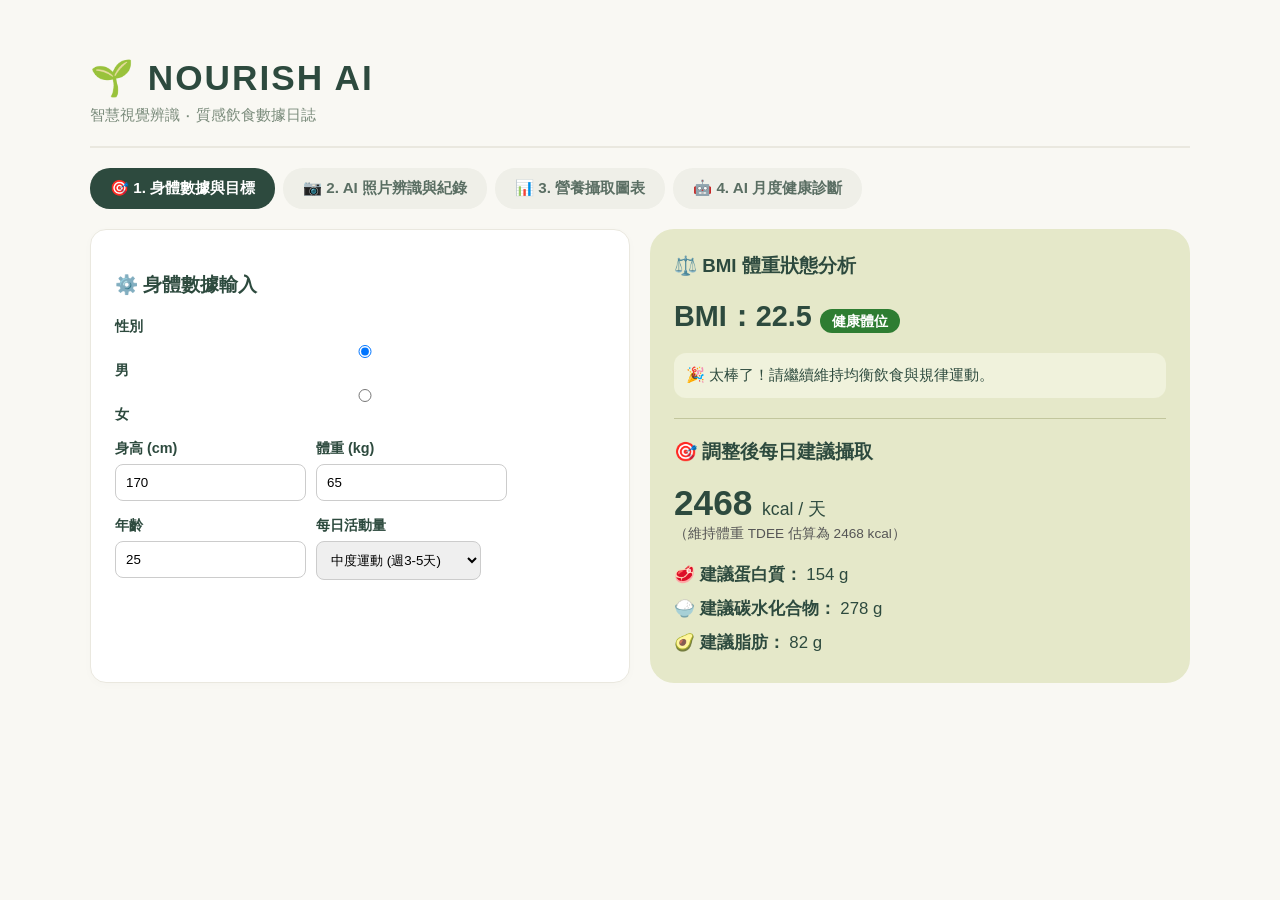
==== index.html @ e9a6d4b2 "Update stylesheet and script references in index.html" ====
<!DOCTYPE html>
<html lang="zh-TW">
<head>
    <meta charset="UTF-8">
    <meta name="viewport" content="width=device-width, initial-scale=1.0">
    <title>NOURISH AI - 智慧飲食與營養管理</title>
    <!-- CSS 樣式表 (請確認檔名是 app.css 或是 style.css) -->
    <link rel="stylesheet" href="style.css">
    <!-- 修正 1：正確引入 Plotly.js 圖表庫 (CDN) -->
    <script src="https://cdn.plot.ly/plotly-2.27.0.min.js"></script>
</head>
<body>

    <div class="container">
        <!-- 頂部 Header 區域 -->
        <header class="brand-header">
            <div>
                <div class="brand-title">🌱 NOURISH AI</div>
                <div class="brand-desc">智慧視覺辨識 ‧ 質感飲食數據日誌</div>
            </div>
        </header>

        <!-- Tab 頁籤選單 -->
        <div class="tabs">
            <button class="tab-btn active" onclick="switchTab(0)">🎯 1. 身體數據與目標</button>
            <button class="tab-btn" onclick="switchTab(1)">📷 2. AI 照片辨識與紀錄</button>
            <button class="tab-btn" onclick="switchTab(2)">📊 3. 營養攝取圖表</button>
            <button class="tab-btn" onclick="switchTab(3)">🤖 4. AI 月度健康診斷</button>
        </div>

        <!-- Tab 1: 身體數據與目標 -->
        <div class="tab-content active" id="tab-0">
            <div class="grid-2">
                <div class="card">
                    <h3>⚙️ 身體數據輸入</h3>
                    <div class="form-group">
                        <label>性別</label>
                        <div class="radio-group">
                            <label><input type="radio" name="gender" value="男" checked onchange="calculateHealth()"> 男</label>
                            <label><input type="radio" name="gender" value="女" onchange="calculateHealth()"> 女</label>
                        </div>
                    </div>
                    <div class="form-row">
                        <div class="form-group">
                            <label>身高 (cm)</label>
                            <input type="number" id="height" value="170" oninput="calculateHealth()">
                        </div>
                        <div class="form-group">
                            <label>體重 (kg)</label>
                            <input type="number" id="weight" value="65" oninput="calculateHealth()">
                        </div>
                    </div>
                    <div class="form-row">
                        <div class="form-group">
                            <label>年齡</label>
                            <input type="number" id="age" value="25" oninput="calculateHealth()">
                        </div>
                        <div class="form-group">
                            <label>每日活動量</label>
                            <select id="activity" onchange="calculateHealth()">
                                <option value="1.2">久坐/無運動</option>
                                <option value="1.375">輕度運動 (週1-3天)</option>
                                <option value="1.55" selected>中度運動 (週3-5天)</option>
                                <option value="1.725">高強度運動 (週6-7天)</option>
                            </select>
                        </div>
                    </div>
                </div>

                <div class="warm-box">
                    <h3 style="margin-top:0;">⚖️ BMI 體重狀態分析</h3>
                    <div style="font-size: 1.8rem; font-weight: 700; margin-bottom: 10px;">
                        BMI：<span id="bmi-val">22.5</span>
                        <span id="bmi-badge" class="bmi-badge">健康體位</span>
                    </div>
                    <p id="bmi-advice" class="advice-box"></p>
                    <hr style="border:none; border-top: 1px solid #C2C69D; margin: 20px 0;">
                    <h3 style="margin-top:0;">🎯 調整後每日建議攝取</h3>
                    <div style="font-size: 2.2rem; font-weight: 800; margin: 0;">
                        <span id="target-cal">2000</span> <span style="font-size:1.1rem; font-weight:normal;">kcal / 天</span>
                    </div>
                    <p style="font-size:0.85rem; color:#555; margin-top:2px; margin-bottom:15px;">（維持體重 TDEE 估算為 <span id="tdee-val">2000</span> kcal）</p>
                    <div style="font-size:1.05rem; line-height:2.0;">
                        <b>🥩 建議蛋白質：</b> <span id="target-p">125</span> g<br>
                        <b>🍚 建議碳水化合物：</b> <span id="target-c">225</span> g<br>
                        <b>🥑 建議脂肪：</b> <span id="target-f">67</span> g
                    </div>
                </div>
            </div>
        </div>

        <!-- Tab 2: AI 照片辨識與紀錄 -->
        <div class="tab-content" id="tab-1">
            <div class="grid-2">
                <div class="card">
                    <h3>💡 快速紀錄三步驟</h3>
                    <div class="step-card"><div class="step-number">1</div><div class="step-title">輸入你的 Gemini API Key</div></div>
                    <div class="step-card"><div class="step-number">2</div><div class="step-title">選擇模式或上傳食物相片</div></div>
                    <div class="step-card"><div class="step-number">3</div><div class="step-title">點擊 AI 辨識並確認儲存</div></div>

                    <div class="form-group" style="margin-top:20px;">
                        <label>🔑 Gemini API Key</label>
                        <input type="password" id="api-key" placeholder="AIzaSy...">
                    </div>
                    <div class="form-group">
                        <label>📷 上傳食物照片</label>
                        <input type="file" id="image-input" accept="image/*" onchange="previewImage(event)">
                    </div>
                    <div id="image-preview-container" style="display:none; margin-bottom: 15px;">
                        <img id="image-preview" src="" alt="預覽照片" style="max-width:100%; border-radius:12px;">
                    </div>
                    <button class="btn" onclick="analyzeFoodImage()">✨ 開始 AI 自動分析</button>
                </div>

                <div class="card">
                    <h3>📝 食物資料確認</h3>
                    <div class="form-group">
                        <label>紀錄日期</label>
                        <input type="date" id="record-date">
                    </div>
                    <div class="form-group">
                        <label>食物名稱 *</label>
                        <input type="text" id="food-name" placeholder="例如：藍莓香蕉盤">
                    </div>
                    <div class="form-group">
                        <label>總熱量 (kcal) *</label>
                        <input type="number" id="food-cal" value="0">
                    </div>
                    <div class="form-row">
                        <div class="form-group">
                            <label>蛋白質(g)</label>
                            <input type="number" id="food-p" value="0">
                        </div>
                        <div class="form-group">
                            <label>碳水(g)</label>
                            <input type="number" id="food-c" value="0">
                        </div>
                        <div class="form-group">
                            <label>脂肪(g)</label>
                            <input type="number" id="food-f" value="0">
                        </div>
                    </div>
                    <p id="ai-desc" style="color:#7A8B7B; font-size:0.9rem;"></p>
                    <button class="btn" onclick="saveFoodLog()">💾 確認送出並存檔 (儲存至瀏覽器)</button>
                </div>
            </div>
        </div>

        <!-- Tab 3: 營養攝取圖表 -->
        <div class="tab-content" id="tab-2">
            <div class="card">
                <div class="form-group" style="max-width: 300px;">
                    <label>📅 選擇檢視日期</label>
                    <input type="date" id="view-date" onchange="renderCharts()">
                </div>
                <div class="metrics-grid">
                    <div class="metric-card"><h4>🔥 當日總熱量</h4><p id="m-cal">0 kcal</p></div>
                    <div class="metric-card"><h4>🥩 蛋白質</h4><p id="m-p">0 g</p></div>
                    <div class="metric-card"><h4>🍚 碳水化合物</h4><p id="m-c">0 g</p></div>
                    <div class="metric-card"><h4>🥑 脂肪</h4><p id="m-f">0 g</p></div>
                </div>
                <div class="grid-2" style="margin-top:20px;">
                    <div id="pie-chart"></div>
                    <div id="bar-chart"></div>
                </div>
            </div>
        </div>

        <!-- Tab 4: AI 月度健康診斷 -->
        <div class="tab-content" id="tab-3">
            <div class="card">
                <h3>🤖 AI 營養師月度健康診斷</h3>
                <div class="form-group" style="max-width: 300px;">
                    <label>📅 分析月份 (格式: YYYY-MM)</label>
                    <input type="month" id="diag-month">
                </div>
                <button class="btn" onclick="generateMonthlyDiagnosis()">✨ 產生健康診斷報告</button>
            </div>
            <div id="diag-result" class="warm-box" style="margin-top:20px; display:none;">
                <h3 style="margin-top:0;">📋 AI 診斷報告</h3>
                <div id="diag-content" style="line-height:1.8; white-space: pre-line;"></div>
            </div>
        </div>
    </div>

    <!-- 修正 2：保留檔尾的 JavaScript 邏輯，並確保與你的 JS 檔名一致（app.js） -->
    <script src="script.js"></script>
</body>
</html>
---- style.css ----
/* 全局背景：柔和暖燕麥色 */
body {
    background-color: #F9F8F3;
    color: #2D4A3E;
    font-family: -apple-system, BlinkMacSystemFont, "Segoe UI", Roboto, sans-serif;
    margin: 0;
    padding: 20px;
}

.container {
    max-width: 1100px;
    margin: 0 auto;
}

/* 頂部 Header 區域 */
.brand-header {
    padding: 35px 0px 20px 0px;
    border-bottom: 2px solid #EAE8DF;
    margin-bottom: 20px;
}
.brand-title {
    font-size: 2.2rem;
    font-weight: 800;
    letter-spacing: 2px;
    color: #2D4A3E;
    line-height: 1.3;
}
.brand-desc {
    color: #7A8B7B;
    font-size: 0.95rem;
    margin-top: 4px;
}

/* Tabs */
.tabs {
    display: flex;
    gap: 8px;
    flex-wrap: wrap;
    margin-bottom: 20px;
}
.tab-btn {
    background-color: #EFEFE8;
    color: #5A6E63;
    border-radius: 20px;
    border: none;
    padding: 10px 20px;
    font-weight: 600;
    font-size: 0.95rem;
    cursor: pointer;
    transition: all 0.2s;
}
.tab-btn.active {
    background-color: #2D4A3E;
    color: #FFFFFF;
}

.tab-content {
    display: none;
}
.tab-content.active {
    display: block;
}

/* Cards & Layout */
.grid-2 {
    display: grid;
    grid-template-columns: 1fr 1fr;
    gap: 20px;
}
@media (max-width: 768px) {
    .grid-2 { grid-template-columns: 1fr; }
}

.card {
    background: #FFFFFF;
    border-radius: 16px;
    padding: 24px;
    border: 1px solid #EAE8DF;
    box-shadow: 0 2px 10px rgba(0,0,0,0.02);
}

.warm-box {
    background-color: #E5E8C9;
    border-radius: 24px;
    padding: 24px;
    color: #2D4A3E;
}

.form-group {
    margin-bottom: 15px;
}
.form-group label {
    display: block;
    margin-bottom: 6px;
    font-weight: 600;
    font-size: 0.9rem;
}
input, select {
    width: 100%;
    padding: 10px;
    border-radius: 8px;
    border: 1px solid #CCC;
    box-sizing: border-box;
}
.form-row {
    display: flex;
    gap: 10px;
}

.step-card {
    background-color: #F9F8F3;
    border-radius: 14px;
    padding: 12px 16px;
    margin-bottom: 10px;
    display: flex;
    align-items: center;
}
.step-number {
    background-color: #E5E8C9;
    width: 28px;
    height: 28px;
    border-radius: 50%;
    display: flex;
    align-items: center;
    justify-content: center;
    font-weight: 700;
    margin-right: 12px;
}

.bmi-badge {
    padding: 4px 12px;
    border-radius: 12px;
    color: white;
    font-size: 0.9rem;
}

.advice-box {
    background: #F0F2DC;
    padding: 12px;
    border-radius: 12px;
    font-size: 0.95rem;
}

.btn {
    background-color: #2D4A3E;
    color: white;
    border: none;
    padding: 12px 24px;
    border-radius: 25px;
    font-weight: 600;
    width: 100%;
    cursor: pointer;
}
.btn:hover {
    background-color: #1F352C;
}

.metrics-grid {
    display: grid;
    grid-template-columns: repeat(auto-fit, minmax(150px, 1fr));
    gap: 15px;
    margin-top: 15px;
}
.metric-card {
    background: #F9F8F3;
    padding: 15px;
    border-radius: 12px;
    text-align: center;
}
.metric-card h4 { margin: 0; font-size: 0.85rem; color: #7A8B7B; }
.metric-card p { margin: 8px 0 0 0; font-size: 1.3rem; font-weight: 700; }
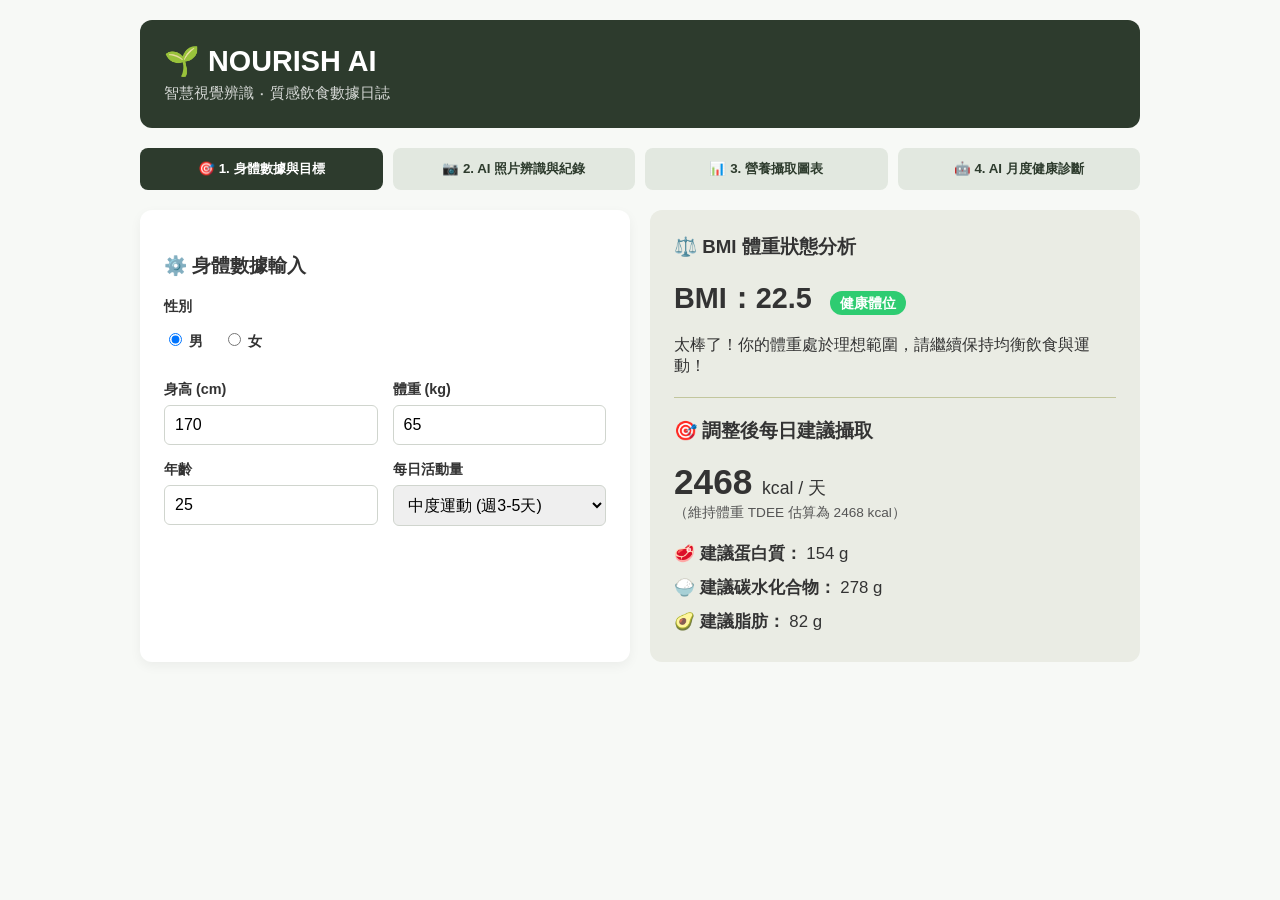
==== commit 5fc8a85f: "Update index.html" ====
--- a/index.html
+++ b/index.html
@@ -4,9 +4,9 @@
     <meta charset="UTF-8">
     <meta name="viewport" content="width=device-width, initial-scale=1.0">
     <title>NOURISH AI - 智慧飲食與營養管理</title>
-    <!-- CSS 樣式表 (請確認檔名是 app.css 或是 style.css) -->
+    <!-- CSS 樣式表 -->
     <link rel="stylesheet" href="style.css">
-    <!-- 修正 1：正確引入 Plotly.js 圖表庫 (CDN) -->
+    <!-- Plotly.js 圖表庫 (CDN) -->
     <script src="https://cdn.plot.ly/plotly-2.27.0.min.js"></script>
 </head>
 <body>
@@ -109,7 +109,7 @@
                     <div id="image-preview-container" style="display:none; margin-bottom: 15px;">
                         <img id="image-preview" src="" alt="預覽照片" style="max-width:100%; border-radius:12px;">
                     </div>
-                    <button class="btn" onclick="analyzeFoodImage()">✨ 開始 AI 自動分析</button>
+                    <button class="btn" onclick="analyzeFoodImage(event)">✨ 開始 AI 自動分析</button>
                 </div>
 
                 <div class="card">
@@ -160,8 +160,8 @@
                     <div class="metric-card"><h4>🥑 脂肪</h4><p id="m-f">0 g</p></div>
                 </div>
                 <div class="grid-2" style="margin-top:20px;">
-                    <div id="pie-chart"></div>
-                    <div id="bar-chart"></div>
+                    <div id="pie-chart" class="chart-box"></div>
+                    <div id="bar-chart" class="chart-box"></div>
                 </div>
             </div>
         </div>
@@ -174,7 +174,7 @@
                     <label>📅 分析月份 (格式: YYYY-MM)</label>
                     <input type="month" id="diag-month">
                 </div>
-                <button class="btn" onclick="generateMonthlyDiagnosis()">✨ 產生健康診斷報告</button>
+                <button class="btn" onclick="generateMonthlyDiagnosis(event)">✨ 產生健康診斷報告</button>
             </div>
             <div id="diag-result" class="warm-box" style="margin-top:20px; display:none;">
                 <h3 style="margin-top:0;">📋 AI 診斷報告</h3>
@@ -183,7 +183,7 @@
         </div>
     </div>
 
-    <!-- 修正 2：保留檔尾的 JavaScript 邏輯，並確保與你的 JS 檔名一致（app.js） -->
+    <!-- JavaScript 腳本 -->
     <script src="script.js"></script>
 </body>
 </html>
--- a/style.css
+++ b/style.css
@@ -1,171 +1,227 @@
-/* 全局背景：柔和暖燕麥色 */
+/* 全域變數設定 */
+:root {
+    --primary-color: #2D3B2D;
+    --accent-color: #7A8B7B;
+    --bg-color: #F7F9F6;
+    --card-bg: #FFFFFF;
+    --warm-bg: #EAECE4;
+    --text-color: #333333;
+    --border-radius: 12px;
+}
+
 body {
-    background-color: #F9F8F3;
-    color: #2D4A3E;
-    font-family: -apple-system, BlinkMacSystemFont, "Segoe UI", Roboto, sans-serif;
+    font-family: -apple-system, BlinkMacSystemFont, "Segoe UI", Roboto, "Helvetica Neue", Arial, sans-serif;
+    background-color: var(--bg-color);
+    color: var(--text-color);
     margin: 0;
     padding: 20px;
+    display: flex;
+    justify-content: center;
 }
 
 .container {
-    max-width: 1100px;
-    margin: 0 auto;
-}
-
-/* 頂部 Header 區域 */
+    width: 100%;
+    max-width: 1000px;
+}
+
+/* Header */
 .brand-header {
-    padding: 35px 0px 20px 0px;
-    border-bottom: 2px solid #EAE8DF;
+    background-color: var(--primary-color);
+    color: #FFFFFF;
+    padding: 24px;
+    border-radius: var(--border-radius);
     margin-bottom: 20px;
 }
+
 .brand-title {
-    font-size: 2.2rem;
-    font-weight: 800;
-    letter-spacing: 2px;
-    color: #2D4A3E;
-    line-height: 1.3;
-}
+    font-size: 1.8rem;
+    font-weight: 700;
+}
+
 .brand-desc {
-    color: #7A8B7B;
     font-size: 0.95rem;
-    margin-top: 4px;
-}
-
-/* Tabs */
+    opacity: 0.8;
+    margin-top: 5px;
+}
+
+/* Tab 選單 */
 .tabs {
     display: flex;
-    gap: 8px;
+    gap: 10px;
+    margin-bottom: 20px;
     flex-wrap: wrap;
-    margin-bottom: 20px;
-}
+}
+
 .tab-btn {
-    background-color: #EFEFE8;
-    color: #5A6E63;
-    border-radius: 20px;
+    flex: 1;
+    min-width: 140px;
+    padding: 12px 16px;
     border: none;
-    padding: 10px 20px;
+    background-color: #E2E8E0;
+    color: var(--primary-color);
     font-weight: 600;
-    font-size: 0.95rem;
+    border-radius: 8px;
     cursor: pointer;
-    transition: all 0.2s;
-}
+    transition: all 0.2s ease;
+}
+
+.tab-btn:hover {
+    background-color: #CBD5C8;
+}
+
 .tab-btn.active {
-    background-color: #2D4A3E;
+    background-color: var(--primary-color);
     color: #FFFFFF;
 }
 
+/* Tab 內容隱藏/顯示控管 */
 .tab-content {
     display: none;
 }
+
 .tab-content.active {
     display: block;
 }
 
-/* Cards & Layout */
+/* 網格系統 */
 .grid-2 {
     display: grid;
     grid-template-columns: 1fr 1fr;
     gap: 20px;
 }
+
 @media (max-width: 768px) {
-    .grid-2 { grid-template-columns: 1fr; }
-}
-
+    .grid-2 {
+        grid-template-columns: 1fr;
+    }
+}
+
+/* 卡片樣式 */
 .card {
-    background: #FFFFFF;
-    border-radius: 16px;
+    background: var(--card-bg);
     padding: 24px;
-    border: 1px solid #EAE8DF;
-    box-shadow: 0 2px 10px rgba(0,0,0,0.02);
+    border-radius: var(--border-radius);
+    box-shadow: 0 4px 12px rgba(0,0,0,0.05);
 }
 
 .warm-box {
-    background-color: #E5E8C9;
-    border-radius: 24px;
+    background: var(--warm-bg);
     padding: 24px;
-    color: #2D4A3E;
-}
-
+    border-radius: var(--border-radius);
+}
+
+/* 表單控制 */
 .form-group {
     margin-bottom: 15px;
 }
-.form-group label {
+
+.form-row {
+    display: flex;
+    gap: 15px;
+}
+
+.form-row .form-group {
+    flex: 1;
+}
+
+label {
     display: block;
+    font-size: 0.9rem;
+    font-weight: 600;
     margin-bottom: 6px;
-    font-weight: 600;
-    font-size: 0.9rem;
-}
-input, select {
+}
+
+input[type="text"],
+input[type="number"],
+input[type="password"],
+input[type="date"],
+input[type="month"],
+select {
     width: 100%;
     padding: 10px;
+    border: 1px solid #D0D5CE;
+    border-radius: 6px;
+    box-sizing: border-box;
+    font-size: 1rem;
+}
+
+.radio-group {
+    display: flex;
+    gap: 20px;
+    padding: 8px 0;
+}
+
+/* 按鈕 */
+.btn {
+    width: 100%;
+    padding: 12px;
+    background-color: var(--primary-color);
+    color: white;
+    border: none;
+    border-radius: 6px;
+    font-size: 1rem;
+    font-weight: 600;
+    cursor: pointer;
+    margin-top: 10px;
+}
+
+.btn:hover {
+    background-color: #1A241A;
+}
+
+/* 指標與 Badge */
+.bmi-badge {
+    font-size: 0.9rem;
+    color: white;
+    padding: 4px 10px;
+    border-radius: 12px;
+    margin-left: 10px;
+}
+
+.metrics-grid {
+    display: grid;
+    grid-template-columns: repeat(auto-fit, minmax(180px, 1fr));
+    gap: 15px;
+}
+
+.metric-card {
+    background: #F0F4EF;
+    padding: 15px;
     border-radius: 8px;
-    border: 1px solid #CCC;
-    box-sizing: border-box;
-}
-.form-row {
-    display: flex;
-    gap: 10px;
-}
-
+    text-align: center;
+}
+
+.metric-card h4 {
+    margin: 0 0 8px 0;
+    color: var(--accent-color);
+}
+
+.metric-card p {
+    margin: 0;
+    font-size: 1.4rem;
+    font-weight: 700;
+}
+
+/* 步驟說明小卡 */
 .step-card {
-    background-color: #F9F8F3;
-    border-radius: 14px;
-    padding: 12px 16px;
-    margin-bottom: 10px;
     display: flex;
     align-items: center;
-}
+    gap: 12px;
+    background: #F4F6F3;
+    padding: 10px 14px;
+    border-radius: 8px;
+    margin-bottom: 8px;
+}
+
 .step-number {
-    background-color: #E5E8C9;
-    width: 28px;
-    height: 28px;
+    background: var(--primary-color);
+    color: white;
+    width: 24px;
+    height: 24px;
     border-radius: 50%;
     display: flex;
     align-items: center;
     justify-content: center;
-    font-weight: 700;
-    margin-right: 12px;
-}
-
-.bmi-badge {
-    padding: 4px 12px;
-    border-radius: 12px;
-    color: white;
-    font-size: 0.9rem;
-}
-
-.advice-box {
-    background: #F0F2DC;
-    padding: 12px;
-    border-radius: 12px;
-    font-size: 0.95rem;
-}
-
-.btn {
-    background-color: #2D4A3E;
-    color: white;
-    border: none;
-    padding: 12px 24px;
-    border-radius: 25px;
-    font-weight: 600;
-    width: 100%;
-    cursor: pointer;
-}
-.btn:hover {
-    background-color: #1F352C;
-}
-
-.metrics-grid {
-    display: grid;
-    grid-template-columns: repeat(auto-fit, minmax(150px, 1fr));
-    gap: 15px;
-    margin-top: 15px;
-}
-.metric-card {
-    background: #F9F8F3;
-    padding: 15px;
-    border-radius: 12px;
-    text-align: center;
-}
-.metric-card h4 { margin: 0; font-size: 0.85rem; color: #7A8B7B; }
-.metric-card p { margin: 8px 0 0 0; font-size: 1.3rem; font-weight: 700; }
+    font-size: 0.85rem;
+    font-weight: bold;
+}
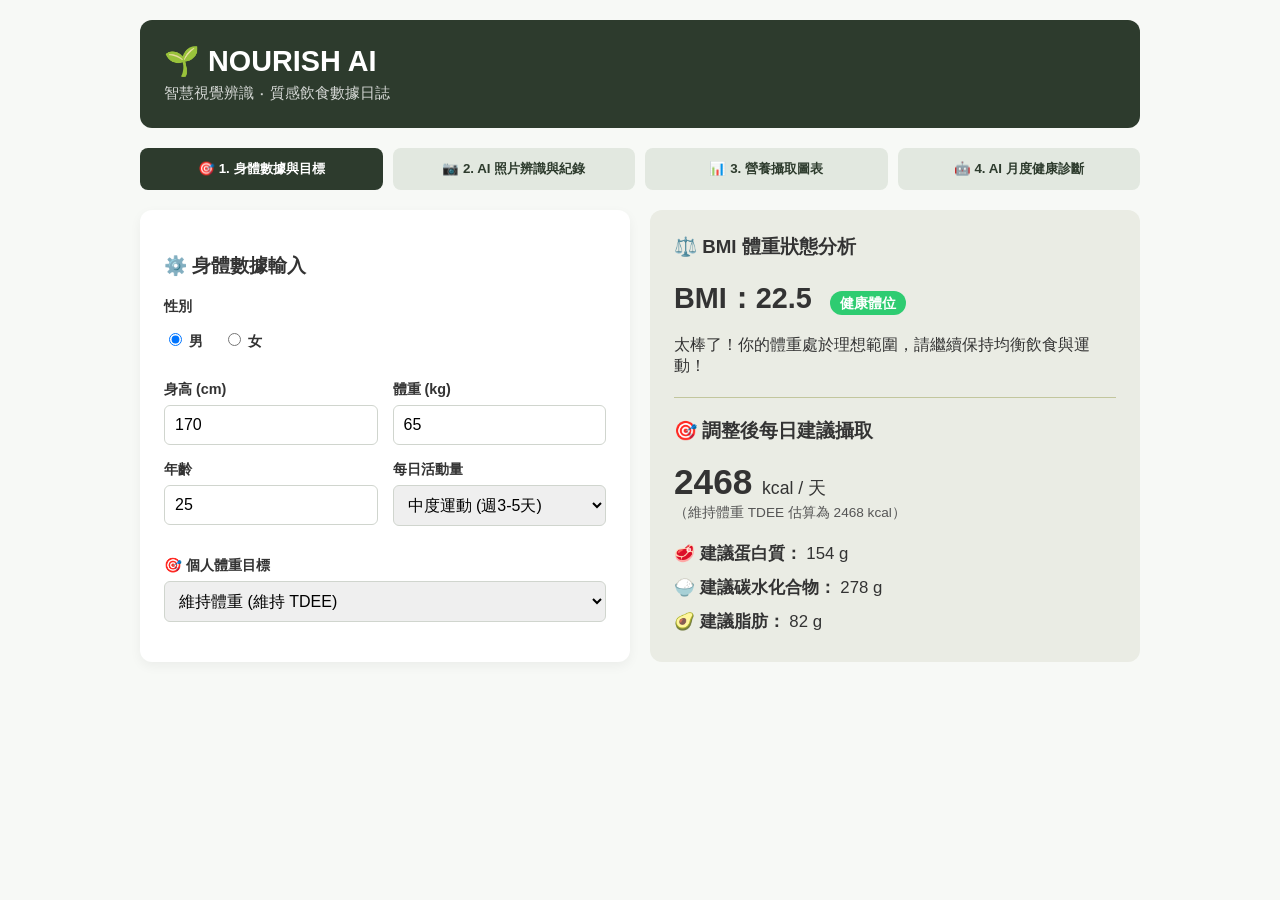
==== commit 4c7cd936: "Update index.html" ====
--- a/index.html
+++ b/index.html
@@ -4,8 +4,8 @@
     <meta charset="UTF-8">
     <meta name="viewport" content="width=device-width, initial-scale=1.0">
     <title>NOURISH AI - 智慧飲食與營養管理</title>
-    <!-- CSS 樣式表 -->
-    <link rel="stylesheet" href="style.css">
+    <!-- 強制瀏覽器載入最新 CSS (?v=2 防快取) -->
+    <link rel="stylesheet" href="style.css?v=2">
     <!-- Plotly.js 圖表庫 (CDN) -->
     <script src="https://cdn.plot.ly/plotly-2.27.0.min.js"></script>
 </head>
@@ -64,6 +64,17 @@
                                 <option value="1.725">高強度運動 (週6-7天)</option>
                             </select>
                         </div>
+                    </div>
+                    <!-- 新增：體重與飲食目標選擇 -->
+                    <div class="form-group" style="margin-top: 15px;">
+                        <label>🎯 個人體重目標</label>
+                        <select id="goal" onchange="calculateHealth()">
+                            <option value="lose">溫和減脂 / 減重 (-300 kcal)</option>
+                            <option value="lose-fast">積極減脂 / 減重 (-500 kcal)</option>
+                            <option value="maintain" selected>維持體重 (維持 TDEE)</option>
+                            <option value="gain">溫和增肌 / 增重 (+300 kcal)</option>
+                            <option value="gain-fast">積極增肌 / 增重 (+500 kcal)</option>
+                        </select>
                     </div>
                 </div>
 
--- a/style.css
+++ b/style.css
@@ -9,19 +9,29 @@
     --border-radius: 12px;
 }
 
+/* 全域與頁面排版控管 */
+html, body {
+    width: 100%;
+    max-width: 100vw;
+    overflow-x: hidden; /* 全局禁止出現橫向滾動條 */
+    margin: 0;
+    padding: 0;
+}
+
 body {
     font-family: -apple-system, BlinkMacSystemFont, "Segoe UI", Roboto, "Helvetica Neue", Arial, sans-serif;
     background-color: var(--bg-color);
     color: var(--text-color);
-    margin: 0;
     padding: 20px;
     display: flex;
     justify-content: center;
+    box-sizing: border-box;
 }
 
 .container {
     width: 100%;
     max-width: 1000px;
+    box-sizing: border-box;
 }
 
 /* Header */
@@ -77,23 +87,21 @@
 /* Tab 內容隱藏/顯示控管 */
 .tab-content {
     display: none;
+    width: 100%;
+    box-sizing: border-box;
 }
 
 .tab-content.active {
     display: block;
 }
 
-/* 網格系統 */
+/* 網格系統 - min-width: 0 為防止 Plotly 撐破容器的 key point */
 .grid-2 {
     display: grid;
-    grid-template-columns: 1fr 1fr;
+    grid-template-columns: repeat(auto-fit, minmax(280px, 1fr));
     gap: 20px;
-}
-
-@media (max-width: 768px) {
-    .grid-2 {
-        grid-template-columns: 1fr;
-    }
+    width: 100%;
+    box-sizing: border-box;
 }
 
 /* 卡片樣式 */
@@ -102,12 +110,18 @@
     padding: 24px;
     border-radius: var(--border-radius);
     box-shadow: 0 4px 12px rgba(0,0,0,0.05);
+    min-width: 0; 
+    box-sizing: border-box;
+    width: 100%;
 }
 
 .warm-box {
     background: var(--warm-bg);
     padding: 24px;
     border-radius: var(--border-radius);
+    min-width: 0;
+    box-sizing: border-box;
+    width: 100%;
 }
 
 /* 表單控制 */
@@ -180,8 +194,10 @@
 
 .metrics-grid {
     display: grid;
-    grid-template-columns: repeat(auto-fit, minmax(180px, 1fr));
+    grid-template-columns: repeat(auto-fit, minmax(160px, 1fr));
     gap: 15px;
+    width: 100%;
+    box-sizing: border-box;
 }
 
 .metric-card {
@@ -225,3 +241,24 @@
     font-size: 0.85rem;
     font-weight: bold;
 }
+
+/* ------------------------------------
+   終極防爆版 Plotly 修正 (關鍵程式碼)
+------------------------------------ */
+#pie-chart, #bar-chart, .chart-box {
+    width: 100% !important;
+    max-width: 100% !important;
+    min-width: 0 !important;
+    box-sizing: border-box !important;
+    overflow: hidden !important;
+}
+
+/* 強制修改 Plotly 自動產生的內建容器 */
+.js-plotly-plot, 
+.js-plotly-plot .plotly, 
+.js-plotly-plot .plot-container, 
+.js-plotly-plot .svg-container {
+    width: 100% !important;
+    max-width: 100% !important;
+    margin: 0 auto !important;
+}
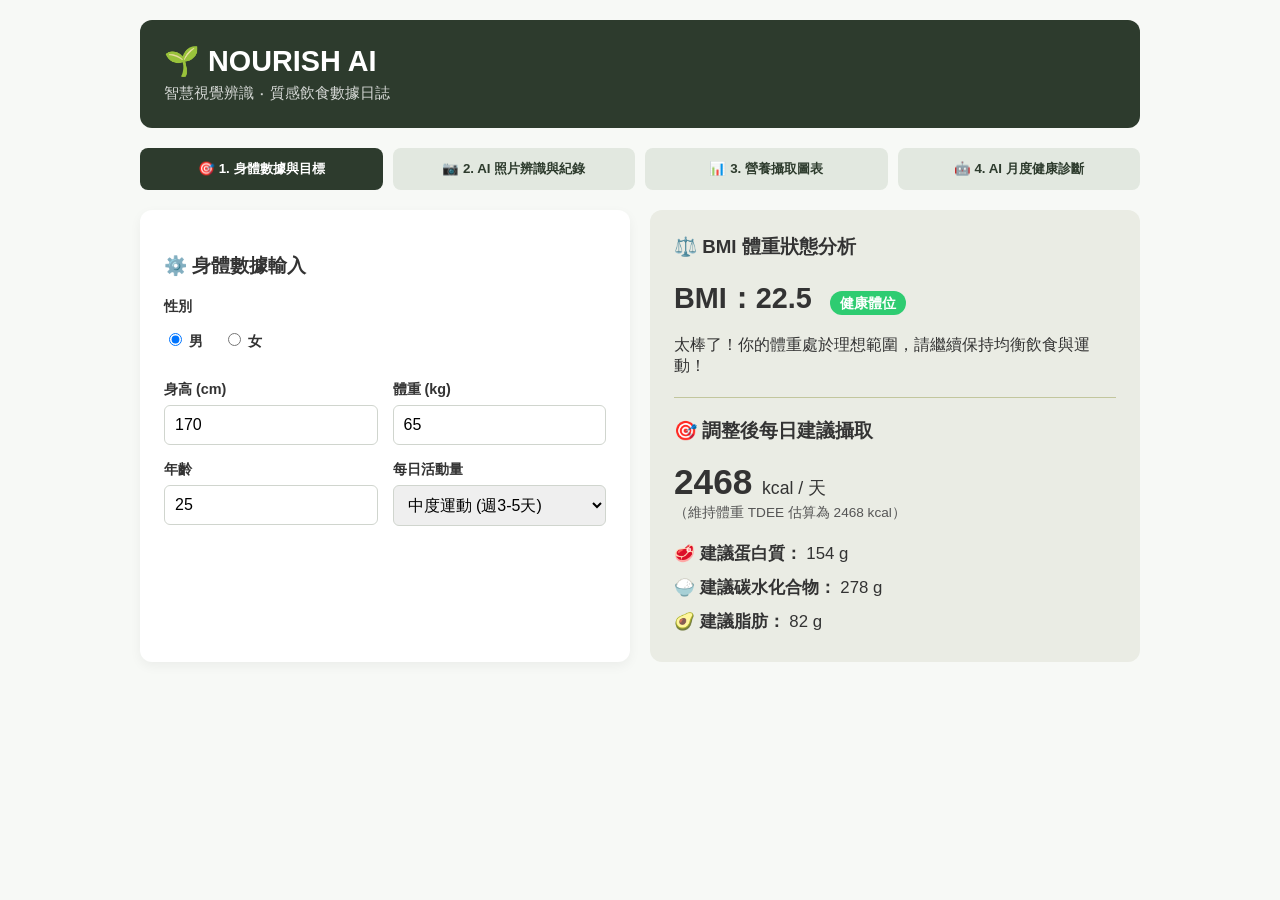
==== commit 606362df: "Update index.html" ====
--- a/index.html
+++ b/index.html
@@ -1,200 +1,378 @@
 <!DOCTYPE html>
+
 <html lang="zh-TW">
+
 <head>
+
     <meta charset="UTF-8">
+
     <meta name="viewport" content="width=device-width, initial-scale=1.0">
+
     <title>NOURISH AI - 智慧飲食與營養管理</title>
+
     <!-- 強制瀏覽器載入最新 CSS (?v=2 防快取) -->
+
     <link rel="stylesheet" href="style.css?v=2">
+
     <!-- Plotly.js 圖表庫 (CDN) -->
+
     <script src="https://cdn.plot.ly/plotly-2.27.0.min.js"></script>
+
 </head>
+
 <body>
 
+
+
     <div class="container">
+
         <!-- 頂部 Header 區域 -->
+
         <header class="brand-header">
+
             <div>
+
                 <div class="brand-title">🌱 NOURISH AI</div>
+
                 <div class="brand-desc">智慧視覺辨識 ‧ 質感飲食數據日誌</div>
-            </div>
+
+            </div>
+
         </header>
 
+
+
         <!-- Tab 頁籤選單 -->
+
         <div class="tabs">
+
             <button class="tab-btn active" onclick="switchTab(0)">🎯 1. 身體數據與目標</button>
+
             <button class="tab-btn" onclick="switchTab(1)">📷 2. AI 照片辨識與紀錄</button>
+
             <button class="tab-btn" onclick="switchTab(2)">📊 3. 營養攝取圖表</button>
+
             <button class="tab-btn" onclick="switchTab(3)">🤖 4. AI 月度健康診斷</button>
-        </div>
+
+        </div>
+
+
 
         <!-- Tab 1: 身體數據與目標 -->
+
         <div class="tab-content active" id="tab-0">
+
             <div class="grid-2">
+
                 <div class="card">
+
                     <h3>⚙️ 身體數據輸入</h3>
-                    <div class="form-group">
+
+                    <div class="form-group">
+
                         <label>性別</label>
+
                         <div class="radio-group">
+
                             <label><input type="radio" name="gender" value="男" checked onchange="calculateHealth()"> 男</label>
+
                             <label><input type="radio" name="gender" value="女" onchange="calculateHealth()"> 女</label>
-                        </div>
-                    </div>
+
+                        </div>
+
+                    </div>
+
                     <div class="form-row">
-                        <div class="form-group">
+
+                        <div class="form-group">
+
                             <label>身高 (cm)</label>
+
                             <input type="number" id="height" value="170" oninput="calculateHealth()">
-                        </div>
-                        <div class="form-group">
+
+                        </div>
+
+                        <div class="form-group">
+
                             <label>體重 (kg)</label>
+
                             <input type="number" id="weight" value="65" oninput="calculateHealth()">
-                        </div>
-                    </div>
+
+                        </div>
+
+                    </div>
+
                     <div class="form-row">
-                        <div class="form-group">
+
+                        <div class="form-group">
+
                             <label>年齡</label>
+
                             <input type="number" id="age" value="25" oninput="calculateHealth()">
-                        </div>
-                        <div class="form-group">
+
+                        </div>
+
+                        <div class="form-group">
+
                             <label>每日活動量</label>
+
                             <select id="activity" onchange="calculateHealth()">
+
                                 <option value="1.2">久坐/無運動</option>
+
                                 <option value="1.375">輕度運動 (週1-3天)</option>
+
                                 <option value="1.55" selected>中度運動 (週3-5天)</option>
+
                                 <option value="1.725">高強度運動 (週6-7天)</option>
+
                             </select>
-                        </div>
-                    </div>
-                    <!-- 新增：體重與飲食目標選擇 -->
-                    <div class="form-group" style="margin-top: 15px;">
-                        <label>🎯 個人體重目標</label>
-                        <select id="goal" onchange="calculateHealth()">
-                            <option value="lose">溫和減脂 / 減重 (-300 kcal)</option>
-                            <option value="lose-fast">積極減脂 / 減重 (-500 kcal)</option>
-                            <option value="maintain" selected>維持體重 (維持 TDEE)</option>
-                            <option value="gain">溫和增肌 / 增重 (+300 kcal)</option>
-                            <option value="gain-fast">積極增肌 / 增重 (+500 kcal)</option>
-                        </select>
-                    </div>
-                </div>
+
+                        </div>
+
+                    </div>
+
+                </div>
+
+
 
                 <div class="warm-box">
+
                     <h3 style="margin-top:0;">⚖️ BMI 體重狀態分析</h3>
+
                     <div style="font-size: 1.8rem; font-weight: 700; margin-bottom: 10px;">
+
                         BMI：<span id="bmi-val">22.5</span>
+
                         <span id="bmi-badge" class="bmi-badge">健康體位</span>
-                    </div>
+
+                    </div>
+
                     <p id="bmi-advice" class="advice-box"></p>
+
                     <hr style="border:none; border-top: 1px solid #C2C69D; margin: 20px 0;">
+
                     <h3 style="margin-top:0;">🎯 調整後每日建議攝取</h3>
+
                     <div style="font-size: 2.2rem; font-weight: 800; margin: 0;">
+
                         <span id="target-cal">2000</span> <span style="font-size:1.1rem; font-weight:normal;">kcal / 天</span>
-                    </div>
+
+                    </div>
+
                     <p style="font-size:0.85rem; color:#555; margin-top:2px; margin-bottom:15px;">（維持體重 TDEE 估算為 <span id="tdee-val">2000</span> kcal）</p>
+
                     <div style="font-size:1.05rem; line-height:2.0;">
+
                         <b>🥩 建議蛋白質：</b> <span id="target-p">125</span> g<br>
+
                         <b>🍚 建議碳水化合物：</b> <span id="target-c">225</span> g<br>
+
                         <b>🥑 建議脂肪：</b> <span id="target-f">67</span> g
-                    </div>
-                </div>
-            </div>
-        </div>
+
+                    </div>
+
+                </div>
+
+            </div>
+
+        </div>
+
+
 
         <!-- Tab 2: AI 照片辨識與紀錄 -->
+
         <div class="tab-content" id="tab-1">
+
             <div class="grid-2">
+
                 <div class="card">
+
                     <h3>💡 快速紀錄三步驟</h3>
+
                     <div class="step-card"><div class="step-number">1</div><div class="step-title">輸入你的 Gemini API Key</div></div>
+
                     <div class="step-card"><div class="step-number">2</div><div class="step-title">選擇模式或上傳食物相片</div></div>
+
                     <div class="step-card"><div class="step-number">3</div><div class="step-title">點擊 AI 辨識並確認儲存</div></div>
 
+
+
                     <div class="form-group" style="margin-top:20px;">
+
                         <label>🔑 Gemini API Key</label>
+
                         <input type="password" id="api-key" placeholder="AIzaSy...">
-                    </div>
-                    <div class="form-group">
+
+                    </div>
+
+                    <div class="form-group">
+
                         <label>📷 上傳食物照片</label>
+
                         <input type="file" id="image-input" accept="image/*" onchange="previewImage(event)">
-                    </div>
+
+                    </div>
+
                     <div id="image-preview-container" style="display:none; margin-bottom: 15px;">
+
                         <img id="image-preview" src="" alt="預覽照片" style="max-width:100%; border-radius:12px;">
-                    </div>
+
+                    </div>
+
                     <button class="btn" onclick="analyzeFoodImage(event)">✨ 開始 AI 自動分析</button>
-                </div>
+
+                </div>
+
+
 
                 <div class="card">
+
                     <h3>📝 食物資料確認</h3>
-                    <div class="form-group">
+
+                    <div class="form-group">
+
                         <label>紀錄日期</label>
+
                         <input type="date" id="record-date">
-                    </div>
-                    <div class="form-group">
+
+                    </div>
+
+                    <div class="form-group">
+
                         <label>食物名稱 *</label>
+
                         <input type="text" id="food-name" placeholder="例如：藍莓香蕉盤">
-                    </div>
-                    <div class="form-group">
+
+                    </div>
+
+                    <div class="form-group">
+
                         <label>總熱量 (kcal) *</label>
+
                         <input type="number" id="food-cal" value="0">
-                    </div>
+
+                    </div>
+
                     <div class="form-row">
-                        <div class="form-group">
+
+                        <div class="form-group">
+
                             <label>蛋白質(g)</label>
+
                             <input type="number" id="food-p" value="0">
-                        </div>
-                        <div class="form-group">
+
+                        </div>
+
+                        <div class="form-group">
+
                             <label>碳水(g)</label>
+
                             <input type="number" id="food-c" value="0">
-                        </div>
-                        <div class="form-group">
+
+                        </div>
+
+                        <div class="form-group">
+
                             <label>脂肪(g)</label>
+
                             <input type="number" id="food-f" value="0">
-                        </div>
-                    </div>
+
+                        </div>
+
+                    </div>
+
                     <p id="ai-desc" style="color:#7A8B7B; font-size:0.9rem;"></p>
+
                     <button class="btn" onclick="saveFoodLog()">💾 確認送出並存檔 (儲存至瀏覽器)</button>
-                </div>
-            </div>
-        </div>
+
+                </div>
+
+            </div>
+
+        </div>
+
+
 
         <!-- Tab 3: 營養攝取圖表 -->
+
         <div class="tab-content" id="tab-2">
+
             <div class="card">
+
                 <div class="form-group" style="max-width: 300px;">
+
                     <label>📅 選擇檢視日期</label>
+
                     <input type="date" id="view-date" onchange="renderCharts()">
-                </div>
+
+                </div>
+
                 <div class="metrics-grid">
+
                     <div class="metric-card"><h4>🔥 當日總熱量</h4><p id="m-cal">0 kcal</p></div>
+
                     <div class="metric-card"><h4>🥩 蛋白質</h4><p id="m-p">0 g</p></div>
+
                     <div class="metric-card"><h4>🍚 碳水化合物</h4><p id="m-c">0 g</p></div>
+
                     <div class="metric-card"><h4>🥑 脂肪</h4><p id="m-f">0 g</p></div>
-                </div>
+
+                </div>
+
                 <div class="grid-2" style="margin-top:20px;">
+
                     <div id="pie-chart" class="chart-box"></div>
+
                     <div id="bar-chart" class="chart-box"></div>
-                </div>
-            </div>
-        </div>
+
+                </div>
+
+            </div>
+
+        </div>
+
+
 
         <!-- Tab 4: AI 月度健康診斷 -->
+
         <div class="tab-content" id="tab-3">
+
             <div class="card">
+
                 <h3>🤖 AI 營養師月度健康診斷</h3>
+
                 <div class="form-group" style="max-width: 300px;">
+
                     <label>📅 分析月份 (格式: YYYY-MM)</label>
+
                     <input type="month" id="diag-month">
-                </div>
+
+                </div>
+
                 <button class="btn" onclick="generateMonthlyDiagnosis(event)">✨ 產生健康診斷報告</button>
-            </div>
+
+            </div>
+
             <div id="diag-result" class="warm-box" style="margin-top:20px; display:none;">
+
                 <h3 style="margin-top:0;">📋 AI 診斷報告</h3>
+
                 <div id="diag-content" style="line-height:1.8; white-space: pre-line;"></div>
-            </div>
-        </div>
+
+            </div>
+
+        </div>
+
     </div>
 
+
+
     <!-- JavaScript 腳本 -->
+
     <script src="script.js"></script>
+
 </body>
+
 </html>
+
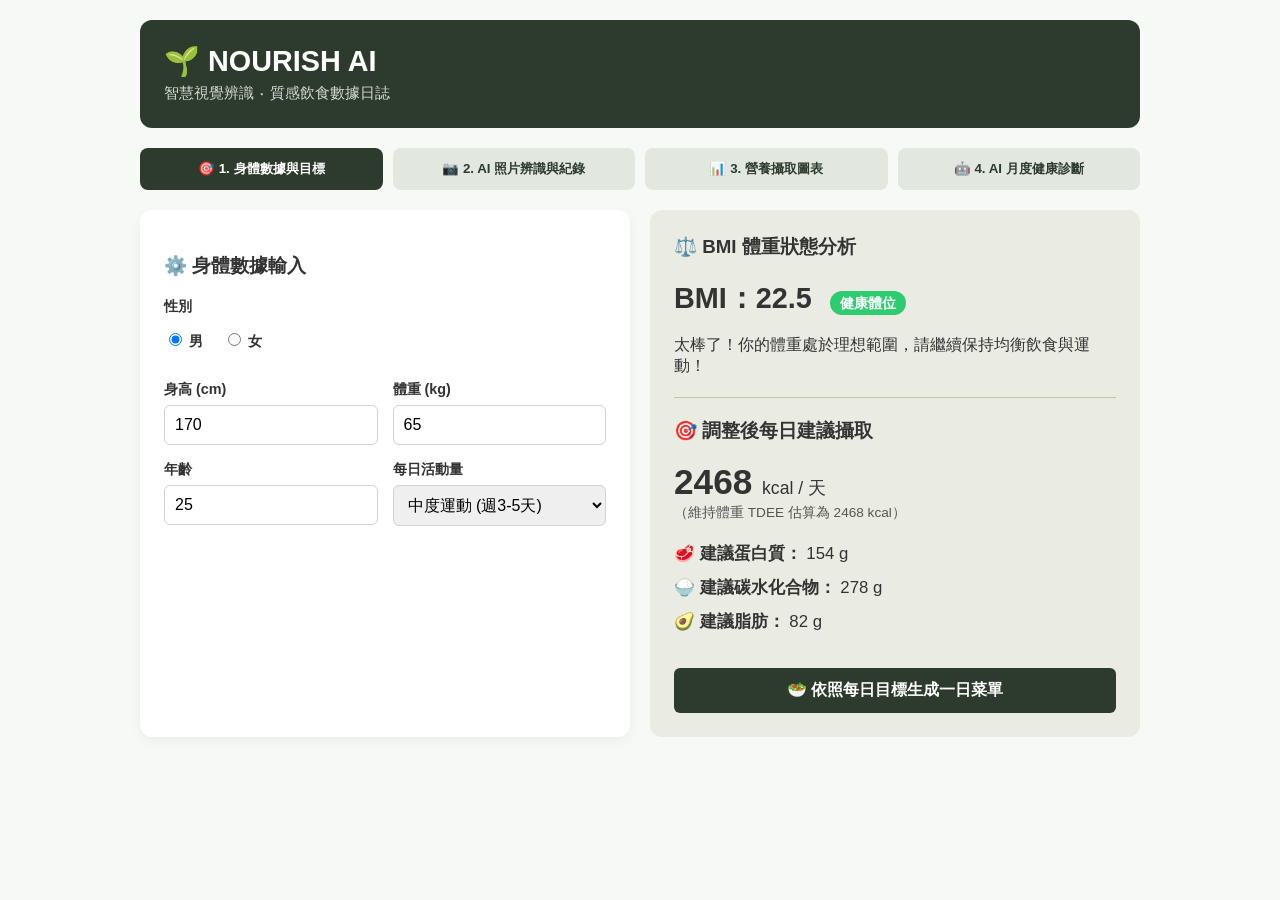
==== commit e1f274aa: "Update index.html" ====
--- a/index.html
+++ b/index.html
@@ -1,378 +1,201 @@
 <!DOCTYPE html>
-
 <html lang="zh-TW">
-
 <head>
-
     <meta charset="UTF-8">
-
     <meta name="viewport" content="width=device-width, initial-scale=1.0">
-
     <title>NOURISH AI - 智慧飲食與營養管理</title>
-
     <!-- 強制瀏覽器載入最新 CSS (?v=2 防快取) -->
-
     <link rel="stylesheet" href="style.css?v=2">
-
     <!-- Plotly.js 圖表庫 (CDN) -->
-
     <script src="https://cdn.plot.ly/plotly-2.27.0.min.js"></script>
-
 </head>
-
 <body>
 
-
-
     <div class="container">
-
         <!-- 頂部 Header 區域 -->
-
         <header class="brand-header">
-
             <div>
-
                 <div class="brand-title">🌱 NOURISH AI</div>
-
                 <div class="brand-desc">智慧視覺辨識 ‧ 質感飲食數據日誌</div>
-
-            </div>
-
+            </div>
         </header>
 
-
-
         <!-- Tab 頁籤選單 -->
-
         <div class="tabs">
-
             <button class="tab-btn active" onclick="switchTab(0)">🎯 1. 身體數據與目標</button>
-
             <button class="tab-btn" onclick="switchTab(1)">📷 2. AI 照片辨識與紀錄</button>
 
             <button class="tab-btn" onclick="switchTab(2)">📊 3. 營養攝取圖表</button>
-
             <button class="tab-btn" onclick="switchTab(3)">🤖 4. AI 月度健康診斷</button>
-
-        </div>
-
-
+        </div>
 
         <!-- Tab 1: 身體數據與目標 -->
-
         <div class="tab-content active" id="tab-0">
-
             <div class="grid-2">
-
                 <div class="card">
-
                     <h3>⚙️ 身體數據輸入</h3>
-
-                    <div class="form-group">
-
+                    <div class="form-group">
                         <label>性別</label>
-
                         <div class="radio-group">
-
                             <label><input type="radio" name="gender" value="男" checked onchange="calculateHealth()"> 男</label>
-
                             <label><input type="radio" name="gender" value="女" onchange="calculateHealth()"> 女</label>
-
-                        </div>
-
-                    </div>
-
+                        </div>
+                    </div>
                     <div class="form-row">
-
-                        <div class="form-group">
-
+                        <div class="form-group">
                             <label>身高 (cm)</label>
-
                             <input type="number" id="height" value="170" oninput="calculateHealth()">
-
-                        </div>
-
-                        <div class="form-group">
-
+                        </div>
+                        <div class="form-group">
                             <label>體重 (kg)</label>
-
                             <input type="number" id="weight" value="65" oninput="calculateHealth()">
-
-                        </div>
-
-                    </div>
-
+                        </div>
+                    </div>
                     <div class="form-row">
-
-                        <div class="form-group">
-
+                        <div class="form-group">
                             <label>年齡</label>
-
                             <input type="number" id="age" value="25" oninput="calculateHealth()">
-
-                        </div>
-
-                        <div class="form-group">
-
+                        </div>
+                        <div class="form-group">
                             <label>每日活動量</label>
-
                             <select id="activity" onchange="calculateHealth()">
-
                                 <option value="1.2">久坐/無運動</option>
-
                                 <option value="1.375">輕度運動 (週1-3天)</option>
-
                                 <option value="1.55" selected>中度運動 (週3-5天)</option>
-
                                 <option value="1.725">高強度運動 (週6-7天)</option>
-
                             </select>
-
-                        </div>
-
-                    </div>
-
-                </div>
-
-
+                        </div>
+                    </div>
+                </div>
 
                 <div class="warm-box">
-
                     <h3 style="margin-top:0;">⚖️ BMI 體重狀態分析</h3>
-
                     <div style="font-size: 1.8rem; font-weight: 700; margin-bottom: 10px;">
-
                         BMI：<span id="bmi-val">22.5</span>
-
                         <span id="bmi-badge" class="bmi-badge">健康體位</span>
-
-                    </div>
-
+                    </div>
                     <p id="bmi-advice" class="advice-box"></p>
-
                     <hr style="border:none; border-top: 1px solid #C2C69D; margin: 20px 0;">
-
                     <h3 style="margin-top:0;">🎯 調整後每日建議攝取</h3>
-
                     <div style="font-size: 2.2rem; font-weight: 800; margin: 0;">
-
                         <span id="target-cal">2000</span> <span style="font-size:1.1rem; font-weight:normal;">kcal / 天</span>
-
-                    </div>
-
+                    </div>
                     <p style="font-size:0.85rem; color:#555; margin-top:2px; margin-bottom:15px;">（維持體重 TDEE 估算為 <span id="tdee-val">2000</span> kcal）</p>
-
                     <div style="font-size:1.05rem; line-height:2.0;">
-
                         <b>🥩 建議蛋白質：</b> <span id="target-p">125</span> g<br>
-
                         <b>🍚 建議碳水化合物：</b> <span id="target-c">225</span> g<br>
-
                         <b>🥑 建議脂肪：</b> <span id="target-f">67</span> g
-
-                    </div>
-
-                </div>
-
-            </div>
-
-        </div>
-
-
+                    </div>
+
+                    <!-- 💥 新增：生成一日菜單按鈕 💥 -->
+                    <div style="margin-top: 20px; text-align: center;">
+                        <button class="btn" onclick="generateDailyMenu(event)">🥗 依照每日目標生成一日菜單</button>
+                    </div>
+                </div>
+            </div>
+
+            <!-- 💥 新增：一日菜單結果顯示區域 💥 -->
+            <div id="menu-result" class="warm-box" style="margin-top: 20px; display: none;">
+                <h3 style="margin-top: 0;">🍳 AI 建議一日菜單</h3>
+                <div id="menu-content" style="line-height: 1.8; white-space: pre-line;"></div>
+            </div>
+        </div>
 
         <!-- Tab 2: AI 照片辨識與紀錄 -->
-
         <div class="tab-content" id="tab-1">
-
             <div class="grid-2">
-
                 <div class="card">
-
                     <h3>💡 快速紀錄三步驟</h3>
-
                     <div class="step-card"><div class="step-number">1</div><div class="step-title">輸入你的 Gemini API Key</div></div>
-
                     <div class="step-card"><div class="step-number">2</div><div class="step-title">選擇模式或上傳食物相片</div></div>
-
                     <div class="step-card"><div class="step-number">3</div><div class="step-title">點擊 AI 辨識並確認儲存</div></div>
 
-
-
                     <div class="form-group" style="margin-top:20px;">
-
                         <label>🔑 Gemini API Key</label>
-
                         <input type="password" id="api-key" placeholder="AIzaSy...">
-
-                    </div>
-
-                    <div class="form-group">
-
+                    </div>
+                    <div class="form-group">
                         <label>📷 上傳食物照片</label>
-
                         <input type="file" id="image-input" accept="image/*" onchange="previewImage(event)">
-
-                    </div>
-
+                    </div>
                     <div id="image-preview-container" style="display:none; margin-bottom: 15px;">
-
                         <img id="image-preview" src="" alt="預覽照片" style="max-width:100%; border-radius:12px;">
-
-                    </div>
-
+                    </div>
                     <button class="btn" onclick="analyzeFoodImage(event)">✨ 開始 AI 自動分析</button>
-
-                </div>
-
-
+                </div>
 
                 <div class="card">
-
                     <h3>📝 食物資料確認</h3>
-
-                    <div class="form-group">
-
+                    <div class="form-group">
                         <label>紀錄日期</label>
-
                         <input type="date" id="record-date">
-
-                    </div>
-
-                    <div class="form-group">
-
+                    </div>
+                    <div class="form-group">
                         <label>食物名稱 *</label>
-
                         <input type="text" id="food-name" placeholder="例如：藍莓香蕉盤">
-
-                    </div>
-
-                    <div class="form-group">
-
+                    </div>
+                    <div class="form-group">
                         <label>總熱量 (kcal) *</label>
-
                         <input type="number" id="food-cal" value="0">
-
-                    </div>
-
+                    </div>
                     <div class="form-row">
-
-                        <div class="form-group">
-
+                        <div class="form-group">
                             <label>蛋白質(g)</label>
-
                             <input type="number" id="food-p" value="0">
-
-                        </div>
-
-                        <div class="form-group">
-
+                        </div>
+                        <div class="form-group">
                             <label>碳水(g)</label>
-
                             <input type="number" id="food-c" value="0">
-
-                        </div>
-
-                        <div class="form-group">
-
+                        </div>
+                        <div class="form-group">
                             <label>脂肪(g)</label>
-
                             <input type="number" id="food-f" value="0">
-
-                        </div>
-
-                    </div>
-
+                        </div>
+                    </div>
                     <p id="ai-desc" style="color:#7A8B7B; font-size:0.9rem;"></p>
-
                     <button class="btn" onclick="saveFoodLog()">💾 確認送出並存檔 (儲存至瀏覽器)</button>
-
-                </div>
-
-            </div>
-
-        </div>
-
-
+                </div>
+            </div>
+        </div>
 
         <!-- Tab 3: 營養攝取圖表 -->
-
         <div class="tab-content" id="tab-2">
-
             <div class="card">
-
                 <div class="form-group" style="max-width: 300px;">
-
                     <label>📅 選擇檢視日期</label>
-
                     <input type="date" id="view-date" onchange="renderCharts()">
-
-                </div>
-
+                </div>
                 <div class="metrics-grid">
-
                     <div class="metric-card"><h4>🔥 當日總熱量</h4><p id="m-cal">0 kcal</p></div>
-
                     <div class="metric-card"><h4>🥩 蛋白質</h4><p id="m-p">0 g</p></div>
-
                     <div class="metric-card"><h4>🍚 碳水化合物</h4><p id="m-c">0 g</p></div>
-
                     <div class="metric-card"><h4>🥑 脂肪</h4><p id="m-f">0 g</p></div>
-
-                </div>
-
+                </div>
                 <div class="grid-2" style="margin-top:20px;">
-
                     <div id="pie-chart" class="chart-box"></div>
-
                     <div id="bar-chart" class="chart-box"></div>
-
-                </div>
-
-            </div>
-
-        </div>
-
-
+                </div>
+            </div>
+        </div>
 
         <!-- Tab 4: AI 月度健康診斷 -->
-
         <div class="tab-content" id="tab-3">
-
             <div class="card">
-
                 <h3>🤖 AI 營養師月度健康診斷</h3>
-
                 <div class="form-group" style="max-width: 300px;">
-
                     <label>📅 分析月份 (格式: YYYY-MM)</label>
-
                     <input type="month" id="diag-month">
-
-                </div>
-
+                </div>
                 <button class="btn" onclick="generateMonthlyDiagnosis(event)">✨ 產生健康診斷報告</button>
-
-            </div>
-
+            </div>
             <div id="diag-result" class="warm-box" style="margin-top:20px; display:none;">
-
                 <h3 style="margin-top:0;">📋 AI 診斷報告</h3>
-
                 <div id="diag-content" style="line-height:1.8; white-space: pre-line;"></div>
-
-            </div>
-
-        </div>
-
+            </div>
+        </div>
     </div>
 
-
-
     <!-- JavaScript 腳本 -->
-
     <script src="script.js"></script>
-
 </body>
-
 </html>
-
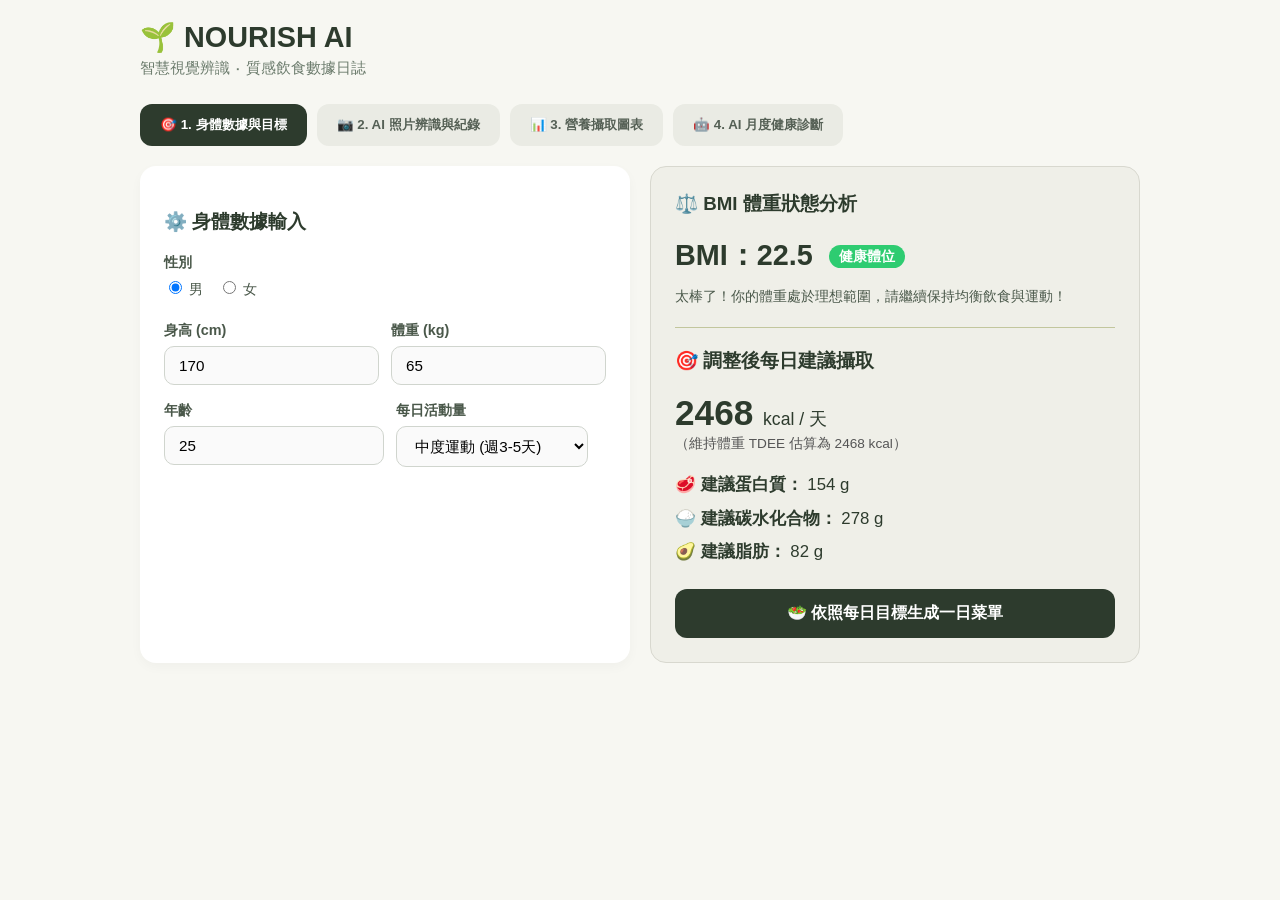
==== commit c7cece13: "Update index.html" ====
--- a/index.html
+++ b/index.html
@@ -4,10 +4,23 @@
     <meta charset="UTF-8">
     <meta name="viewport" content="width=device-width, initial-scale=1.0">
     <title>NOURISH AI - 智慧飲食與營養管理</title>
-    <!-- 強制瀏覽器載入最新 CSS (?v=2 防快取) -->
-    <link rel="stylesheet" href="style.css?v=2">
-    <!-- Plotly.js 圖表庫 (CDN) -->
+    <!-- 加上 ?v=999 強制打破瀏覽器舊 CSS 快取 -->
+    <link rel="stylesheet" href="style.css?v=999">
+    
+    <!-- Plotly.js 圖表庫 -->
     <script src="https://cdn.plot.ly/plotly-2.27.0.min.js"></script>
+    
+    <!-- Marked.js 解析器 (支援 Markdown 表格與粗體) -->
+    <script src="https://cdn.jsdelivr.net/npm/marked/marked.min.js"></script>
+    <script>
+        // 初始化 Marked.js 設定，確保完美支援 GitHub 風格表格 (GFM)
+        if (typeof marked !== 'undefined') {
+            marked.setOptions({
+                gfm: true,
+                breaks: true
+            });
+        }
+    </script>
 </head>
 <body>
 
@@ -24,7 +37,6 @@
         <div class="tabs">
             <button class="tab-btn active" onclick="switchTab(0)">🎯 1. 身體數據與目標</button>
             <button class="tab-btn" onclick="switchTab(1)">📷 2. AI 照片辨識與紀錄</button>
-
             <button class="tab-btn" onclick="switchTab(2)">📊 3. 營養攝取圖表</button>
             <button class="tab-btn" onclick="switchTab(3)">🤖 4. AI 月度健康診斷</button>
         </div>
@@ -87,17 +99,17 @@
                         <b>🥑 建議脂肪：</b> <span id="target-f">67</span> g
                     </div>
 
-                    <!-- 💥 新增：生成一日菜單按鈕 💥 -->
+                    <!-- 生成一日菜單按鈕 -->
                     <div style="margin-top: 20px; text-align: center;">
                         <button class="btn" onclick="generateDailyMenu(event)">🥗 依照每日目標生成一日菜單</button>
                     </div>
                 </div>
             </div>
 
-            <!-- 💥 新增：一日菜單結果顯示區域 💥 -->
+            <!-- 一日菜單結果顯示區域 -->
             <div id="menu-result" class="warm-box" style="margin-top: 20px; display: none;">
                 <h3 style="margin-top: 0;">🍳 AI 建議一日菜單</h3>
-                <div id="menu-content" style="line-height: 1.8; white-space: pre-line;"></div>
+                <div id="menu-content"></div>
             </div>
         </div>
 
@@ -190,12 +202,12 @@
             </div>
             <div id="diag-result" class="warm-box" style="margin-top:20px; display:none;">
                 <h3 style="margin-top:0;">📋 AI 診斷報告</h3>
-                <div id="diag-content" style="line-height:1.8; white-space: pre-line;"></div>
+                <div id="diag-content"></div>
             </div>
         </div>
     </div>
 
-    <!-- JavaScript 腳本 -->
-    <script src="script.js"></script>
+    <!-- JavaScript 腳本 (加上 ?v=999 強制打破舊檔快取) -->
+    <script src="script.js?v=999"></script>
 </body>
 </html>
--- a/style.css
+++ b/style.css
@@ -1,57 +1,39 @@
-/* 全域變數設定 */
-:root {
-    --primary-color: #2D3B2D;
-    --accent-color: #7A8B7B;
-    --bg-color: #F7F9F6;
-    --card-bg: #FFFFFF;
-    --warm-bg: #EAECE4;
-    --text-color: #333333;
-    --border-radius: 12px;
-}
-
-/* 全域與頁面排版控管 */
-html, body {
-    width: 100%;
-    max-width: 100vw;
-    overflow-x: hidden; /* 全局禁止出現橫向滾動條 */
+/* 全域設定 */
+* {
+    box-sizing: border-box;
+    font-family: -apple-system, BlinkMacSystemFont, "Segoe UI", Roboto, "Helvetica Neue", Arial, sans-serif;
+}
+
+body {
+    background-color: #F7F7F2;
+    color: #2D3B2D;
     margin: 0;
-    padding: 0;
-}
-
-body {
-    font-family: -apple-system, BlinkMacSystemFont, "Segoe UI", Roboto, "Helvetica Neue", Arial, sans-serif;
-    background-color: var(--bg-color);
-    color: var(--text-color);
     padding: 20px;
-    display: flex;
-    justify-content: center;
-    box-sizing: border-box;
 }
 
 .container {
-    width: 100%;
     max-width: 1000px;
-    box-sizing: border-box;
-}
-
-/* Header */
+    margin: 0 auto;
+}
+
+/* 品牌 Header */
 .brand-header {
-    background-color: var(--primary-color);
-    color: #FFFFFF;
-    padding: 24px;
-    border-radius: var(--border-radius);
-    margin-bottom: 20px;
+    margin-bottom: 25px;
+    display: flex;
+    justify-content: space-between;
+    align-items: center;
 }
 
 .brand-title {
     font-size: 1.8rem;
-    font-weight: 700;
+    font-weight: 800;
+    color: #2D3B2D;
 }
 
 .brand-desc {
+    color: #6B7B6C;
     font-size: 0.95rem;
-    opacity: 0.8;
-    margin-top: 5px;
+    margin-top: 4px;
 }
 
 /* Tab 選單 */
@@ -63,86 +45,61 @@
 }
 
 .tab-btn {
-    flex: 1;
-    min-width: 140px;
-    padding: 12px 16px;
+    background: #EAEBE4;
     border: none;
-    background-color: #E2E8E0;
-    color: var(--primary-color);
-    font-weight: 600;
-    border-radius: 8px;
+    padding: 12px 20px;
+    border-radius: 12px;
     cursor: pointer;
+    font-weight: 600;
+    color: #556055;
     transition: all 0.2s ease;
 }
 
-.tab-btn:hover {
-    background-color: #CBD5C8;
-}
-
 .tab-btn.active {
-    background-color: var(--primary-color);
-    color: #FFFFFF;
-}
-
-/* Tab 內容隱藏/顯示控管 */
+    background: #2D3B2D;
+    color: #FFF;
+}
+
 .tab-content {
     display: none;
-    width: 100%;
-    box-sizing: border-box;
 }
 
 .tab-content.active {
     display: block;
 }
 
-/* 網格系統 - min-width: 0 為防止 Plotly 撐破容器的 key point */
+/* 卡片與佈局 */
 .grid-2 {
     display: grid;
-    grid-template-columns: repeat(auto-fit, minmax(280px, 1fr));
+    grid-template-columns: repeat(auto-fit, minmax(320px, 1fr));
     gap: 20px;
-    width: 100%;
-    box-sizing: border-box;
-}
-
-/* 卡片樣式 */
+}
+
 .card {
-    background: var(--card-bg);
+    background: #FFFFFF;
     padding: 24px;
-    border-radius: var(--border-radius);
-    box-shadow: 0 4px 12px rgba(0,0,0,0.05);
-    min-width: 0; 
-    box-sizing: border-box;
-    width: 100%;
+    border-radius: 16px;
+    box-shadow: 0 4px 12px rgba(0, 0, 0, 0.03);
 }
 
 .warm-box {
-    background: var(--warm-bg);
+    background: #EFEFE8;
     padding: 24px;
-    border-radius: var(--border-radius);
-    min-width: 0;
-    box-sizing: border-box;
-    width: 100%;
-}
-
-/* 表單控制 */
+    border-radius: 16px;
+    border: 1px solid #D8D8CF;
+}
+
+/* 表單元件 */
 .form-group {
-    margin-bottom: 15px;
-}
-
-.form-row {
-    display: flex;
-    gap: 15px;
-}
-
-.form-row .form-group {
-    flex: 1;
-}
-
-label {
+    margin-bottom: 16px;
+}
+
+.form-group label {
     display: block;
+    font-weight: 600;
+    margin-bottom: 6px;
     font-size: 0.9rem;
-    font-weight: 600;
-    margin-bottom: 6px;
+    color: #4A584A;
 }
 
 input[type="text"],
@@ -152,85 +109,81 @@
 input[type="month"],
 select {
     width: 100%;
-    padding: 10px;
+    padding: 10px 14px;
     border: 1px solid #D0D5CE;
-    border-radius: 6px;
-    box-sizing: border-box;
-    font-size: 1rem;
+    border-radius: 10px;
+    background: #FAFAFA;
+    font-size: 0.95rem;
+    outline: none;
+}
+
+.form-row {
+    display: flex;
+    gap: 12px;
 }
 
 .radio-group {
     display: flex;
-    gap: 20px;
-    padding: 8px 0;
+    gap: 15px;
+}
+
+.radio-group label {
+    font-weight: normal;
+    cursor: pointer;
 }
 
 /* 按鈕 */
 .btn {
     width: 100%;
-    padding: 12px;
-    background-color: var(--primary-color);
+    background: #2D3B2D;
     color: white;
     border: none;
-    border-radius: 6px;
+    padding: 14px;
+    border-radius: 12px;
     font-size: 1rem;
     font-weight: 600;
     cursor: pointer;
-    margin-top: 10px;
+    transition: background 0.2s;
 }
 
 .btn:hover {
-    background-color: #1A241A;
+    background: #3E4E3E;
+}
+
+.btn:disabled {
+    background: #A0A8A0;
+    cursor: not-allowed;
 }
 
 /* 指標與 Badge */
 .bmi-badge {
+    font-size: 0.85rem;
+    padding: 4px 10px;
+    border-radius: 20px;
+    color: white;
+    vertical-align: middle;
+    margin-left: 8px;
+}
+
+.advice-box {
     font-size: 0.9rem;
-    color: white;
-    padding: 4px 10px;
-    border-radius: 12px;
-    margin-left: 10px;
-}
-
-.metrics-grid {
-    display: grid;
-    grid-template-columns: repeat(auto-fit, minmax(160px, 1fr));
-    gap: 15px;
-    width: 100%;
-    box-sizing: border-box;
-}
-
-.metric-card {
-    background: #F0F4EF;
-    padding: 15px;
-    border-radius: 8px;
-    text-align: center;
-}
-
-.metric-card h4 {
-    margin: 0 0 8px 0;
-    color: var(--accent-color);
-}
-
-.metric-card p {
-    margin: 0;
-    font-size: 1.4rem;
-    font-weight: 700;
-}
-
-/* 步驟說明小卡 */
+    color: #4A584A;
+    line-height: 1.5;
+    margin: 8px 0 0 0;
+}
+
 .step-card {
     display: flex;
     align-items: center;
     gap: 12px;
-    background: #F4F6F3;
+    background: #F4F5F0;
     padding: 10px 14px;
-    border-radius: 8px;
+    border-radius: 10px;
     margin-bottom: 8px;
 }
 
 .step-number {
-    background: var(--primary-color);
+    background: #2D3B2D;
     color: white;
     width: 24px;
     height: 24px;
@@ -238,27 +191,90 @@
     display: flex;
     align-items: center;
     justify-content: center;
+    font-size: 0.8rem;
+    font-weight: bold;
+}
+
+.step-title {
+    font-size: 0.9rem;
+    font-weight: 600;
+}
+
+.metrics-grid {
+    display: grid;
+    grid-template-columns: repeat(auto-fit, minmax(140px, 1fr));
+    gap: 15px;
+}
+
+.metric-card {
+    background: #F4F5F0;
+    padding: 15px;
+    border-radius: 12px;
+    text-align: center;
+}
+
+.metric-card h4 {
+    margin: 0;
     font-size: 0.85rem;
+    color: #6B7B6C;
+}
+
+.metric-card p {
+    margin: 6px 0 0 0;
+    font-size: 1.3rem;
     font-weight: bold;
 }
 
-/* ------------------------------------
-   終極防爆版 Plotly 修正 (關鍵程式碼)
------------------------------------- */
-#pie-chart, #bar-chart, .chart-box {
-    width: 100% !important;
-    max-width: 100% !important;
-    min-width: 0 !important;
-    box-sizing: border-box !important;
-    overflow: hidden !important;
-}
-
-/* 強制修改 Plotly 自動產生的內建容器 */
-.js-plotly-plot, 
-.js-plotly-plot .plotly, 
-.js-plotly-plot .plot-container, 
-.js-plotly-plot .svg-container {
-    width: 100% !important;
-    max-width: 100% !important;
-    margin: 0 auto !important;
-}
+.chart-box {
+    width: 100%;
+    min-height: 320px;
+}
+
+/* 🥗 AI 菜單 / 報告 Markdown 美化排版 */
+#menu-content, #diag-content {
+    color: #2D3B2D;
+    line-height: 1.8;
+}
+
+#menu-content h1, #menu-content h2, #menu-content h3,
+#diag-content h1, #diag-content h2, #diag-content h3 {
+    color: #2D3B2D;
+    border-bottom: 2px solid #C2C69D;
+    padding-bottom: 6px;
+    margin-top: 20px;
+    margin-bottom: 12px;
+    font-size: 1.25rem;
+}
+
+#menu-content h4, #diag-content h4 {
+    color: #3E4E3E;
+    margin-top: 14px;
+    margin-bottom: 6px;
+    font-size: 1.05rem;
+}
+
+#menu-content hr, #diag-content hr {
+    border: 0;
+    height: 1px;
+    background-image: linear-gradient(to right, rgba(0, 0, 0, 0), #C2C69D, rgba(0, 0, 0, 0));
+    margin: 20px 0;
+}
+
+#menu-content ul, #menu-content ol,
+#diag-content ul, #diag-content ol {
+    padding-left: 22px;
+    margin-bottom: 14px;
+}
+
+#menu-content li, #diag-content li {
+    margin-bottom: 6px;
+}
+
+#menu-content strong, #diag-content strong {
+    color: #1E281E;
+    font-weight: 700;
+}
+
+#menu-content p, #diag-content p {
+    margin-bottom: 12px;
+}
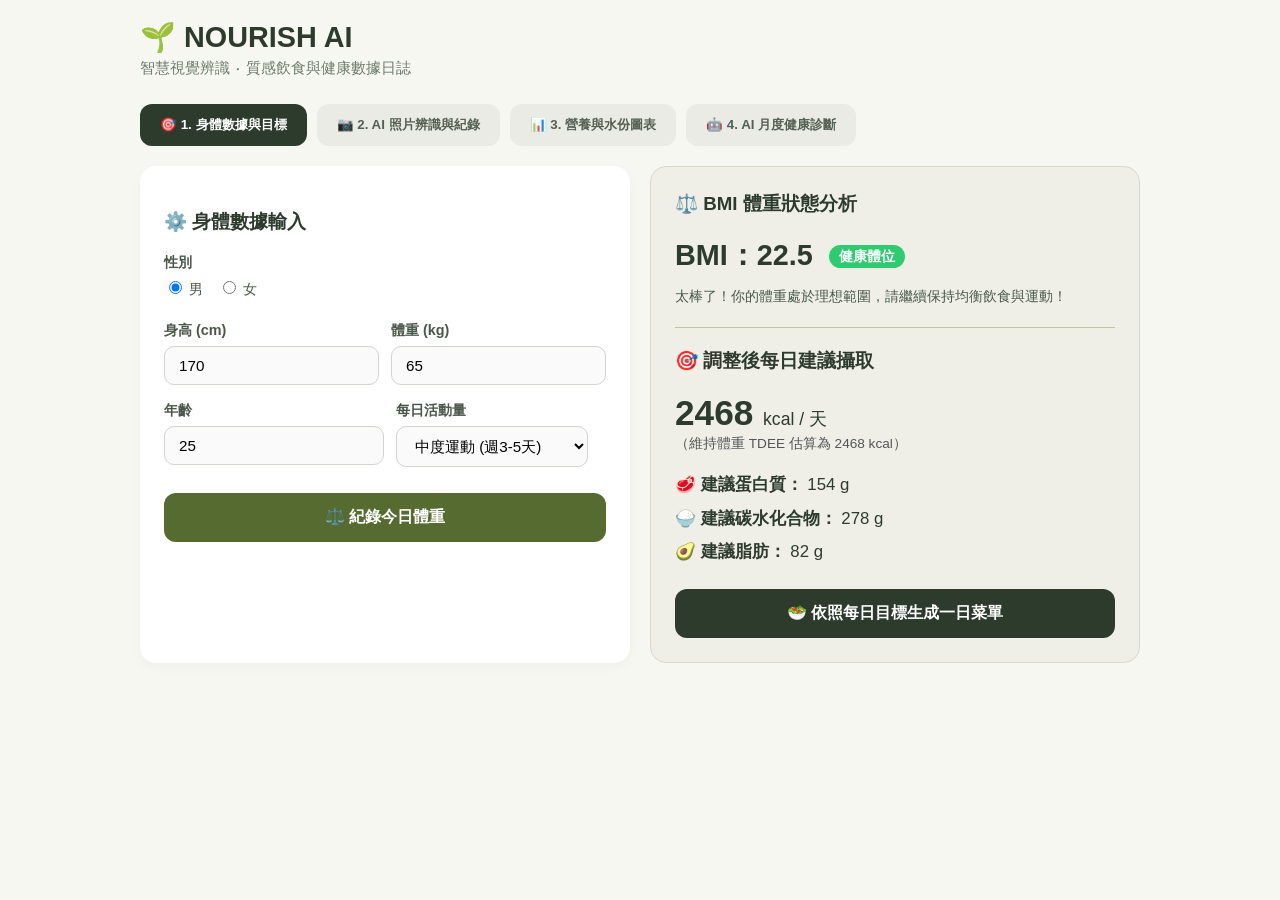
==== commit f19ebdb6: "Update index.html" ====
--- a/index.html
+++ b/index.html
@@ -4,8 +4,7 @@
     <meta charset="UTF-8">
     <meta name="viewport" content="width=device-width, initial-scale=1.0">
     <title>NOURISH AI - 智慧飲食與營養管理</title>
-    <!-- 加上 ?v=999 強制打破瀏覽器舊 CSS 快取 -->
-    <link rel="stylesheet" href="style.css?v=999">
+    <link rel="stylesheet" href="style.css?v=1001">
     
     <!-- Plotly.js 圖表庫 -->
     <script src="https://cdn.plot.ly/plotly-2.27.0.min.js"></script>
@@ -13,23 +12,19 @@
     <!-- Marked.js 解析器 (支援 Markdown 表格與粗體) -->
     <script src="https://cdn.jsdelivr.net/npm/marked/marked.min.js"></script>
     <script>
-        // 初始化 Marked.js 設定，確保完美支援 GitHub 風格表格 (GFM)
         if (typeof marked !== 'undefined') {
-            marked.setOptions({
-                gfm: true,
-                breaks: true
-            });
+            marked.setOptions({ gfm: true, breaks: true });
         }
     </script>
 </head>
 <body>
 
     <div class="container">
-        <!-- 頂部 Header 區域 -->
+        <!-- Header 區域 -->
         <header class="brand-header">
             <div>
                 <div class="brand-title">🌱 NOURISH AI</div>
-                <div class="brand-desc">智慧視覺辨識 ‧ 質感飲食數據日誌</div>
+                <div class="brand-desc">智慧視覺辨識 ‧ 質感飲食與健康數據日誌</div>
             </div>
         </header>
 
@@ -37,7 +32,7 @@
         <div class="tabs">
             <button class="tab-btn active" onclick="switchTab(0)">🎯 1. 身體數據與目標</button>
             <button class="tab-btn" onclick="switchTab(1)">📷 2. AI 照片辨識與紀錄</button>
-            <button class="tab-btn" onclick="switchTab(2)">📊 3. 營養攝取圖表</button>
+            <button class="tab-btn" onclick="switchTab(2)">📊 3. 營養與水份圖表</button>
             <button class="tab-btn" onclick="switchTab(3)">🤖 4. AI 月度健康診斷</button>
         </div>
 
@@ -78,6 +73,7 @@
                             </select>
                         </div>
                     </div>
+                    <button class="btn" style="background:#556B2F; margin-top:10px;" onclick="saveWeightLog()">⚖️ 紀錄今日體重</button>
                 </div>
 
                 <div class="warm-box">
@@ -99,17 +95,19 @@
                         <b>🥑 建議脂肪：</b> <span id="target-f">67</span> g
                     </div>
 
-                    <!-- 生成一日菜單按鈕 -->
                     <div style="margin-top: 20px; text-align: center;">
                         <button class="btn" onclick="generateDailyMenu(event)">🥗 依照每日目標生成一日菜單</button>
                     </div>
                 </div>
             </div>
 
-            <!-- 一日菜單結果顯示區域 -->
+            <!-- 一日菜單結果顯示區 -->
             <div id="menu-result" class="warm-box" style="margin-top: 20px; display: none;">
-                <h3 style="margin-top: 0;">🍳 AI 建議一日菜單</h3>
-                <div id="menu-content"></div>
+                <div style="display:flex; justify-content:space-between; align-items:center;">
+                    <h3 style="margin: 0;">🍳 AI 建議一日菜單</h3>
+                    <button class="btn" style="width:auto; padding:6px 12px; font-size:0.85rem;" onclick="copyToClipboard('menu-content')">📋 複製菜單</button>
+                </div>
+                <div id="menu-content" style="margin-top:15px;"></div>
             </div>
         </div>
 
@@ -118,8 +116,8 @@
             <div class="grid-2">
                 <div class="card">
                     <h3>💡 快速紀錄三步驟</h3>
-                    <div class="step-card"><div class="step-number">1</div><div class="step-title">輸入你的 Gemini API Key</div></div>
-                    <div class="step-card"><div class="step-number">2</div><div class="step-title">選擇模式或上傳食物相片</div></div>
+                    <div class="step-card"><div class="step-number">1</div><div class="step-title">輸入你的 Gemini API Key (僅存在本機)</div></div>
+                    <div class="step-card"><div class="step-number">2</div><div class="step-title">上傳食物相片或點擊常用食物</div></div>
                     <div class="step-card"><div class="step-number">3</div><div class="step-title">點擊 AI 辨識並確認儲存</div></div>
 
                     <div class="form-group" style="margin-top:20px;">
@@ -138,9 +136,25 @@
 
                 <div class="card">
                     <h3>📝 食物資料確認</h3>
-                    <div class="form-group">
+                    
+                    <!-- ⚡ 常用食物快捷點擊區域 -->
+                    <div class="quick-food-section">
+                        <label style="font-weight: bold; font-size: 0.88rem; color: #2D3B2D; display: block; margin-bottom: 8px;">
+                            ⚡ 常用食物快速帶入 (點擊即可自動填寫)：
+                        </label>
+                        <div style="display: flex; gap: 8px; flex-wrap: wrap;">
+                            <button type="button" class="quick-btn" onclick="quickFillFood('水煮蛋', 70, 6, 0.5, 5)">🥚 水煮蛋</button>
+                            <button type="button" class="quick-btn" onclick="quickFillFood('糙米飯 (半碗)', 140, 3, 30, 1)">🍚 糙米飯</button>
+                            <button type="button" class="quick-btn" onclick="quickFillFood('煎雞胸肉 (100g)', 165, 31, 0, 3.6)">🍗 雞胸肉</button>
+                            <button type="button" class="quick-btn" onclick="quickFillFood('蒸地瓜 (中)', 115, 2, 27, 0.2)">🍠 蒸地瓜</button>
+                            <button type="button" class="quick-btn" onclick="quickFillFood('無糖豆漿 (300ml)', 105, 10, 5, 5)">🥛 無糖豆漿</button>
+                            <button type="button" class="quick-btn" onclick="quickFillFood('美式咖啡', 10, 0.5, 2, 0)">☕ 美式咖啡</button>
+                        </div>
+                    </div>
+
+                    <div class="form-group" style="margin-top: 15px;">
                         <label>紀錄日期</label>
-                        <input type="date" id="record-date">
+                        <input type="date" id="record-date" onchange="renderFoodList(); renderCharts();">
                     </div>
                     <div class="form-group">
                         <label>食物名稱 *</label>
@@ -165,27 +179,65 @@
                         </div>
                     </div>
                     <p id="ai-desc" style="color:#7A8B7B; font-size:0.9rem;"></p>
-                    <button class="btn" onclick="saveFoodLog()">💾 確認送出並存檔 (儲存至瀏覽器)</button>
-                </div>
-            </div>
-        </div>
-
-        <!-- Tab 3: 營養攝取圖表 -->
+                    <button class="btn" onclick="saveFoodLog()">💾 確認送出並存檔</button>
+                </div>
+            </div>
+
+            <!-- 今日已記錄食物清單與刪除管理 -->
+            <div class="card" style="margin-top:20px;">
+                <h3>📜 選定日期的飲食紀錄清單</h3>
+                <div id="food-list-container">
+                    <p style="color:#777;">今日尚無紀錄。</p>
+                </div>
+            </div>
+        </div>
+
+        <!-- Tab 3: 營養與水份圖表 -->
         <div class="tab-content" id="tab-2">
             <div class="card">
-                <div class="form-group" style="max-width: 300px;">
-                    <label>📅 選擇檢視日期</label>
-                    <input type="date" id="view-date" onchange="renderCharts()">
-                </div>
-                <div class="metrics-grid">
+                <div style="display:flex; justify-content:space-between; align-items:center; flex-wrap:wrap; gap:10px;">
+                    <div class="form-group" style="max-width: 250px; margin:0;">
+                        <label>📅 選擇檢視日期</label>
+                        <input type="date" id="view-date" onchange="renderCharts(); renderWater();">
+                    </div>
+                    <!-- 深夜/剩餘熱量補餐建議 -->
+                    <button class="btn" style="width:auto; margin:0; background:#8F9779;" onclick="getLateNightAdvice(event)">💡 剩餘熱量/補餐 AI 建議</button>
+                </div>
+
+                <!-- 飲水追蹤器 (Water Tracker) -->
+                <div class="warm-box" style="margin-top:20px;">
+                    <h4 style="margin-top:0;">💧 今日飲水追蹤 (目標: 2000 ml)</h4>
+                    <div style="display:flex; align-items:center; gap:15px; flex-wrap:wrap;">
+                        <div style="font-size:1.8rem; font-weight:bold; color:#2E6B9E;">
+                            <span id="water-val">0</span> / 2000 ml
+                        </div>
+                        <button class="btn" style="width:auto; padding:6px 15px; background:#4A90E2;" onclick="addWater(250)">+250 ml 🥤</button>
+                        <button class="btn" style="width:auto; padding:6px 15px; background:#4A90E2;" onclick="addWater(500)">+500 ml 🍼</button>
+                        <button class="btn" style="width:auto; padding:6px 15px; background:#aaa;" onclick="resetWater()">重置 🔄</button>
+                    </div>
+                </div>
+
+                <!-- 剩餘熱量 AI 建議顯示區 -->
+                <div id="advice-result" class="warm-box" style="margin-top:15px; display:none; background:#F2F4EF;">
+                    <h4 style="margin-top:0;">🥗 AI 補餐技巧推薦</h4>
+                    <div id="advice-content"></div>
+                </div>
+
+                <div class="metrics-grid" style="margin-top:20px;">
                     <div class="metric-card"><h4>🔥 當日總熱量</h4><p id="m-cal">0 kcal</p></div>
                     <div class="metric-card"><h4>🥩 蛋白質</h4><p id="m-p">0 g</p></div>
                     <div class="metric-card"><h4>🍚 碳水化合物</h4><p id="m-c">0 g</p></div>
                     <div class="metric-card"><h4>🥑 脂肪</h4><p id="m-f">0 g</p></div>
                 </div>
+
                 <div class="grid-2" style="margin-top:20px;">
                     <div id="pie-chart" class="chart-box"></div>
                     <div id="bar-chart" class="chart-box"></div>
+                </div>
+
+                <!-- 體重變化趨勢圖 -->
+                <div style="margin-top:25px;">
+                    <div id="weight-chart" class="chart-box"></div>
                 </div>
             </div>
         </div>
@@ -201,13 +253,15 @@
                 <button class="btn" onclick="generateMonthlyDiagnosis(event)">✨ 產生健康診斷報告</button>
             </div>
             <div id="diag-result" class="warm-box" style="margin-top:20px; display:none;">
-                <h3 style="margin-top:0;">📋 AI 診斷報告</h3>
-                <div id="diag-content"></div>
+                <div style="display:flex; justify-content:space-between; align-items:center;">
+                    <h3 style="margin: 0;">📋 AI 診斷報告</h3>
+                    <button class="btn" style="width:auto; padding:6px 12px; font-size:0.85rem;" onclick="copyToClipboard('diag-content')">📋 複製報告</button>
+                </div>
+                <div id="diag-content" style="margin-top:15px;"></div>
             </div>
         </div>
     </div>
 
-    <!-- JavaScript 腳本 (加上 ?v=999 強制打破舊檔快取) -->
-    <script src="script.js?v=999"></script>
+    <script src="script.js?v=1001"></script>
 </body>
 </html>
